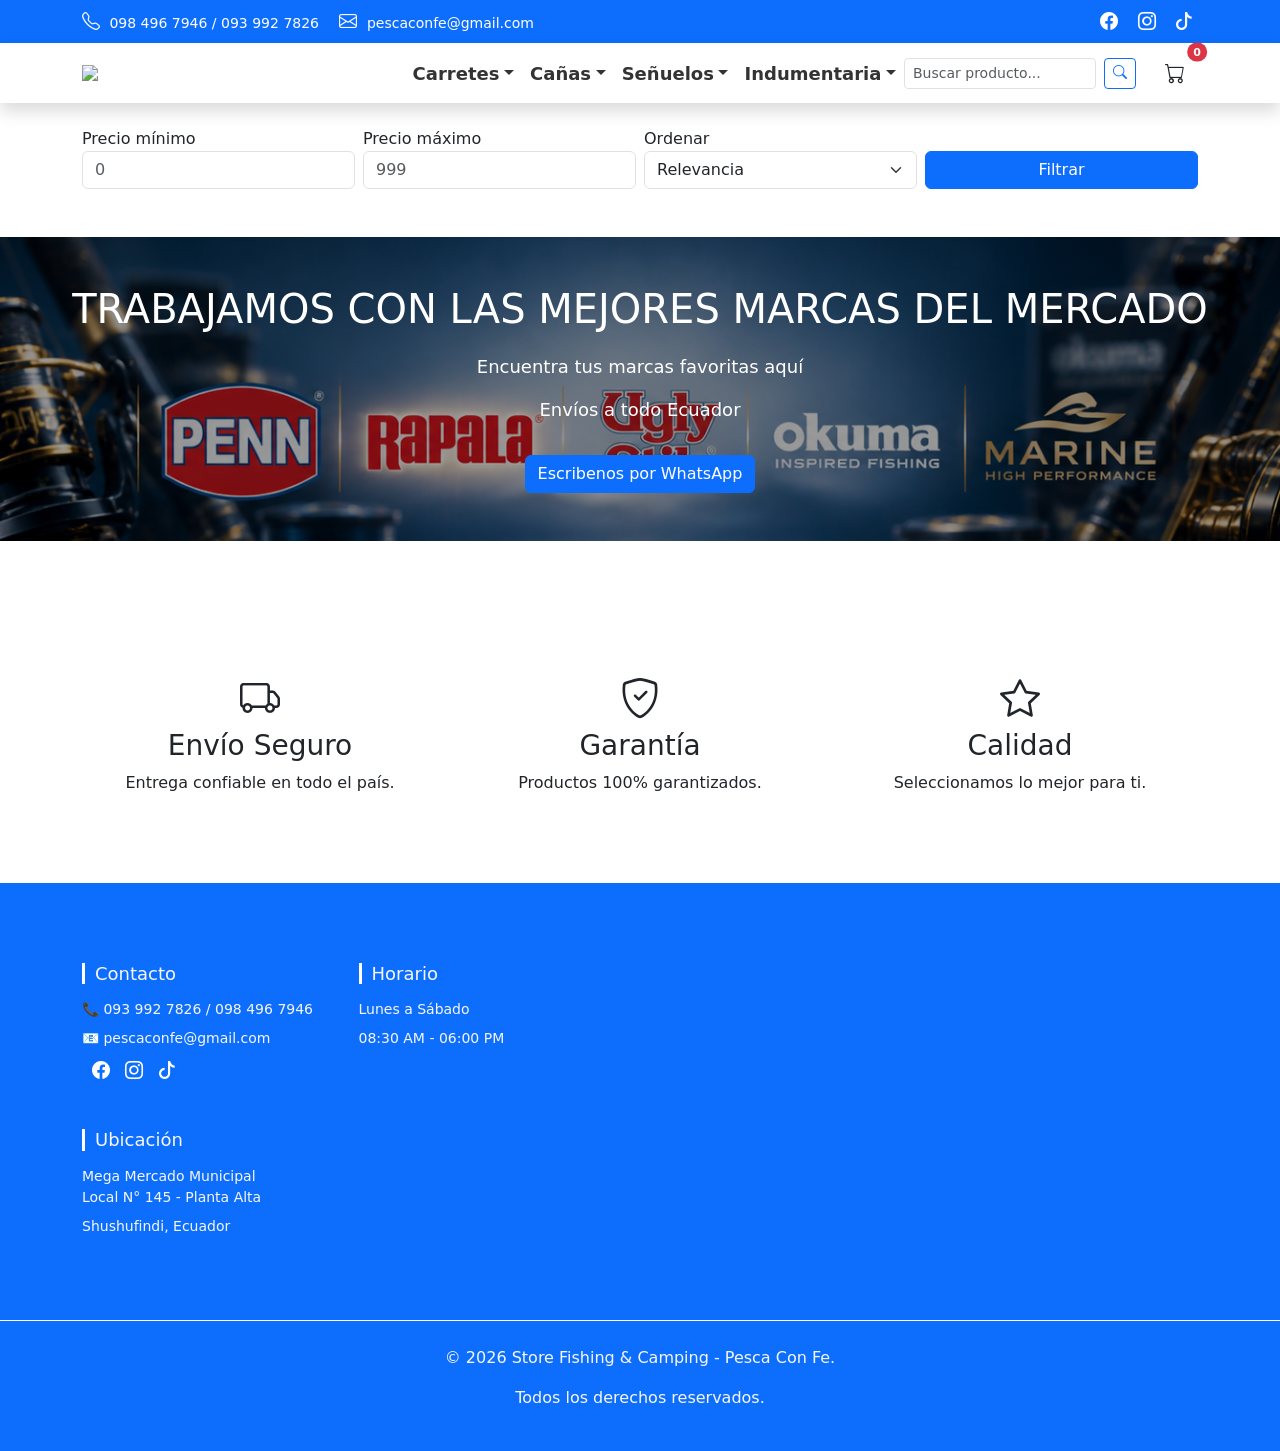
==== categorias.html @ 06ba5926 "Se agrega el Proyecto" ====
<!DOCTYPE html>
<html lang="es">
<head>
    <meta charset="UTF-8">
    <meta name="viewport" content="width=device-width, initial-scale=1.0">
    <title>Pesca Con Fe</title>
    <link rel="stylesheet" href="/css/style.css">
    <link href="https://cdn.jsdelivr.net/npm/bootstrap@5.3.8/dist/css/bootstrap.min.css" rel="stylesheet" integrity="sha384-sRIl4kxILFvY47J16cr9ZwB07vP4J8+LH7qKQnuqkuIAvNWLzeN8tE5YBujZqJLB" crossorigin="anonymous">
    <link rel="stylesheet" href="https://cdn.jsdelivr.net/npm/bootstrap-icons@1.13.1/font/bootstrap-icons.min.css">
    <link href='https://unpkg.com/boxicons@2.0.7/css/boxicons.min.css' rel='stylesheet'>
    <link rel="stylesheet" href="https://cdn.jsdelivr.net/npm/@splidejs/splide@4.1.4/dist/css/splide.min.css">
    <script src="js/products.js"></script>
    <script src="js/cart.js"></script>
    
</head>
<body>

    <!-- ================= TOP BAR ================= -->
    <div class="topbar py-2">
    <div class="container d-flex justify-content-between align-items-center flex-wrap">

        <div class="contact-info">
        <i class="bi bi-telephone"></i> 098 496 7946 / 093 992 7826
        <span class="ms-3"><i class="bi bi-envelope"></i> pescaconfe@gmail.com</span>
        </div>

        <div class="social-icons">
        <a href="https://www.facebook.com/pescaconfe1" target="_blank"><i class="bi bi-facebook"></i></a>
        <a href="https://www.instagram.com/pesca_con_fe" target="_blank"><i class="bi bi-instagram"></i></a>
        <a href="https://www.tiktok.com/@pescaconfe1" target="_blank"><i class="bi bi-tiktok"></i></a>
        </div>

    </div>
    </div>

    <!-- ================= NAVBAR ================= -->
    <nav class="navbar navbar-expand-lg navbar-light bg-white shadow sticky-top">
    <div class="container">

    <!-- LOGO -->
    <a class="navbar-brand d-flex align-items-center" href="index.html">
        <img src="img/banners/LOGO_BLANCO.png" width="125" class="me-1">
    </a>

    <button class="navbar-toggler" type="button"
data-bs-toggle="collapse"
data-bs-target="#menu"
aria-controls="menu"
aria-expanded="false"
aria-label="Toggle navigation">
    <span class="navbar-toggler-icon"></span>
</button>

    <div class="collapse navbar-collapse" id="menu">

        <ul class="navbar-nav ms-auto">

        <!-- CARRETES -->
        <li class="nav-item dropdown position-relative">
            <a class="nav-link dropdown-toggle" role="button">Carretes</a>
            <div class="dropdown-menu mega-menu p-4">
            <div class="row">
                <div class="col-md-3">
                <a href="categorias.html?cat=carretes&sub=spinning" class="dropdown-item">Spinning</a>
                <a href="categorias.html?cat=carretes&sub=casting" class="dropdown-item">Casting</a>
                <a href="categorias.html?cat=carretes&sub=casting" class="dropdown-item">Convencional</a>
                </div>
            </div>
            </div>
        </li>

        <!-- CAÑAS -->
        <li class="nav-item dropdown position-relative">
            <a class="nav-link dropdown-toggle" role="button">Cañas</a>
            <div class="dropdown-menu mega-menu p-4">
            <div class="row">
                <div class="col-md-3">
                <a href="categorias.html?cat=cañas&sub=popping" class="dropdown-item">Popping</a>
                <a href="categorias.html?cat=cañas&sub=spinning" class="dropdown-item">Spinning</a>
                <a href="categorias.html?cat=cañas&sub=casting" class="dropdown-item">Casting</a>
                <a href="categorias.html?cat=cañas&sub=trolling" class="dropdown-item">Trolling</a>
                </div>
            </div>
            </div>
        </li>

        <!-- SEÑUELOS -->
        <li class="nav-item dropdown position-relative">
            <a class="nav-link dropdown-toggle" role="button">Señuelos</a>
            <div class="dropdown-menu mega-menu p-4">
            <div class="row">
                <div class="col-md-3">
                <a href="categorias.html?cat=señuelos&sub=parario" class="dropdown-item">Para Río</a>
                <a href="categorias.html?cat=señuelos&sub=paramar" class="dropdown-item">Para Mar</a>
                <a href="categorias.html?cat=señuelos&sub=jigs" class="dropdown-item">Jigs</a>
                </div>
            </div>
            </div>
        </li>

        <!-- INDUMENTARIA -->
        <li class="nav-item dropdown position-relative">
            <a class="nav-link dropdown-toggle" role="button">Indumentaria</a>
            <div class="dropdown-menu mega-menu p-4">
            <div class="row">
                <div class="col-md-3">
                <a href="categorias.html?cat=indumentaria&sub=jersey" class="dropdown-item">Jersey</a>
                <a href="categorias.html?cat=indumentaria&sub=pantalones" class="dropdown-item">Pantalones</a>
                <a href="categorias.html?cat=indumentaria&sub=buff" class="dropdown-item">Buff</a>
                <a href="categorias.html?cat=indumentaria&sub=mascaras" class="dropdown-item">Máscaras</a>
                </div>
            </div>
            </div>
        </li>

        </ul>

            <!-- BUSCADOR -->
    <form class="d-flex me-3" role="search" onsubmit="buscarProducto(event)">
        <input 
            id="search-input"
            class="form-control form-control-sm me-2" 
            type="search" 
            placeholder="Buscar producto..."
        >
        <button class="btn btn-outline-primary btn-sm" type="submit">
            <i class="bi bi-search"></i>
        </button>
    </form>

              <!-- CARRITO -->
        <button class="btn position-relative cart-btn"
        type="button"
        data-bs-toggle="offcanvas"
        data-bs-target="#carrito"
        aria-controls="carrito">

        <i class="bi bi-cart fs-5 text-dark"></i>

        <!-- CONTADOR -->
        <span id="cart-count"
          class="position-absolute top-0 start-100 translate-middle badge rounded-pill bg-danger">
          0
        </span>

        </button>

    </div>
    </div>
    </nav>


<!-- ================= FILTROS ================= -->
<section class="container my-4">

<div class="row g-2 align-items-end">

    <!-- PRECIO -->
    <div class="col-md-3">
        <label>Precio mínimo</label>
        <input type="number" id="minPrice" class="form-control" placeholder="0">
    </div>

    <div class="col-md-3">
        <label>Precio máximo</label>
        <input type="number" id="maxPrice" class="form-control" placeholder="999">
    </div>

    <!-- ORDEN -->
    <div class="col-md-3">
        <label>Ordenar</label>
        <select id="sortPrice" class="form-select">
            <option value="default">Relevancia</option>
            <option value="asc">Más barato</option>
            <option value="desc">Más caro</option>
        </select>
    </div>

    <!-- BOTÓN -->
    <div class="col-md-3">
        <button class="btn btn-primary w-100" onclick="aplicarFiltros()">
            Filtrar
        </button>
    </div>

</div>

</section>

<h2 id="categoria-titulo" class="text-center my-3"></h2>

<!-- ================= PRODUCTOS ================= -->
<section class="container my-4">
<div class="row g-4" id="productos-categoria"></div>
</section>

<!-- ================= PAGINACIÓN ================= -->
<div class="container text-center my-4">
    <div id="paginacion"></div>
</div>

<script src="js/categoria.js"></script>
<script src="https://cdn.jsdelivr.net/npm/bootstrap@5.3.8/dist/js/bootstrap.bundle.min.js"></script>

</body>

<!-- ================= BANNER ================= -->
<section class="banner text-white text-center mt-5 p-5"> 
    <h2>Trabajamos con las mejores marcas del mercado</h2> 
    <p>Encuentra tus marcas favoritas aquí</p>
    <p>Envíos a todo Ecuador</p> 
    <a href="https://wa.me/593984967946" class="btn btn-primary mt-3">Escribenos por WhatsApp</a>
</section>

<!-- ================= ICONOS ================= -->
<section class="section-icons">
    <div class="container">
        <br>
        <br>
        <div class="row text-center">

            <div class="col-md-4">
                <i class="bi bi-truck fs-1"></i>
                <h3>Envío Seguro</h3>
                <p>Entrega confiable en todo el país.</p>
                <br>
            </div>

            <div class="col-md-4">
                <i class="bi bi-shield-check fs-1"></i>
                <h3>Garantía</h3>
                <p>Productos 100% garantizados.</p>
                <br>
            </div>

            <div class="col-md-4">
                <i class="bi bi-star fs-1"></i>
                <h3>Calidad</h3>
                <p>Seleccionamos lo mejor para ti.</p>
            </div>

        </div>
    </div>
    <br>
    <br>

</section>


<!-- ================= FOOTER ================= -->
    <footer id="contacto" class="footer">
        <div class="container">
            <div class="footer-content">
                <div class="footer-info">
                    <div class="footer-section">
                        <h3>Contacto</h3>
                        <p><span>📞</span> 093 992 7826 / 098 496 7946</p>
                        <p><span>📧</span> pescaconfe@gmail.com</p>
                            <div class="social-icons">
                            <a href="https://www.facebook.com/pescaconfe1" target="_blank"><i class="bi bi-facebook"></i></a>
                            <a href="https://www.instagram.com/pesca_con_fe" target="_blank"><i class="bi bi-instagram"></i></a>
                            <a href="https://www.tiktok.com/@pescaconfe1" target="_blank"><i class="bi bi-tiktok"></i></a>
                            </div>
                    </div>

                    <div class="footer-section">
                        <h3>Horario</h3>
                        <p>Lunes a Sábado</p>
                        <p>08:30 AM - 06:00 PM</p>
                    </div>

                    <div class="footer-section">
                        <h3>Ubicación</h3>
                        <p>
                            Mega Mercado Municipal <br>
                            Local N° 145 - Planta Alta <br>
                        </p>
                        <p>
                            Shushufindi, Ecuador
                        </p>
                    </div>
                </div>

                <div class="footer-map">
                    <iframe src="https://www.google.com/maps/embed?pb=!1m18!1m12!1m3!1d3989.796934267353!2d-76.6376178!3d-0.1875974!2m3!1f0!2f0!3f0!3m2!1i1024!2i768!4f13.1!3m3!1m2!1s0x91d7f138f2bf2a27%3A0x76c7ed6cdb45a227!2sStore%20Fishing%20%26%20Camping%20Pesca%20Con%20Fe!5e0!3m2!1ses!2sec!4v1777759277714!5m2!1ses!2sec" width="600" height="450" style="border:0;" allowfullscreen="" loading="lazy" referrerpolicy="no-referrer-when-downgrade"></iframe>
                </div>
            </div>
        </div>

        <div class="footer-bottom">
            <p>© 2026 Store Fishing & Camping - Pesca Con Fe.</p>
            <p>Todos los derechos reservados.</p>
        </div>
    </footer>

</html>
---- css/style.css ----
@import url('https://fonts.googleapis.com/css2?family=Poppins:wght@400;500;600;700;800&display=swap');

/* ================= RESET ================= */
* {
    margin: 0;
    padding: 0;
    box-sizing: border-box;
    text-decoration: none;
    list-style: none;
}

body {
    font-family: 'Poppins', sans-serif;
}

/* ================= GLOBAL ================= */
h2 {
    font-size: 40px;
    color: #181818;
    margin-bottom: 10px;
}

/* ================= NAVBAR ================= */
.navbar {
    background: white !important;
    transition: 0.3s;
}

.navbar a {
    font-weight: 600;
    font-size: 18px;
    color: #333 !important;
}

.navbar .nav-link:hover {
    color: #0d6efd !important;
}

/* dropdown al hover */
.nav-item.dropdown:hover .dropdown-menu {
    display: block;
    margin-top: 0;
}

.dropdown-menu {
    display: none;
    position: absolute;
}

.nav-item.dropdown:hover .dropdown-menu {
    display: block;
}

/* ===== MEGA MENU PRO CORREGIDO ===== */

.nav-item.dropdown {
    position: relative;
}

/* oculto */
.mega-menu {
    position: absolute;
    top: 100%;
    left: 0;
    width: 100px; /* 👈 tamaño controlado tipo Amazon */
    background: #fff;
    box-shadow: 0 10px 30px rgba(0,0,0,0.15);
    border-radius: 10px;

    opacity: 0;
    visibility: hidden;
    transform: translateY(10px);
    transition: 0.2s ease;
    z-index: 999;
}

/* mostrar en hover */
.nav-item.dropdown:hover .mega-menu {
    opacity: 1;
    visibility: visible;
    transform: translateY(0);
}

/* columnas internas */
.mega-menu .row {
    display: flex;
    gap: 20px;
}

.mega-menu .dropdown-item {
    padding: 6px 0;
    font-size: 14px;
}

.mega-menu .dropdown-item:hover {
    color: #0d6efd;
}


/* ================= TOPBAR ================= */
.topbar {
    background: #0d6efd;
    color: white;
    font-size: 14px;
}

.topbar i {
    margin-right: 5px;
    font-size: 18px;
    transition: 0.3s;
}

.topbar i:hover {
    transform: scale(1.2);
}

.social-icons a {
    color: white;
    margin-left: 10px;
    font-size: 18px;
}

/* ================= CARRITO ================= */
#cart-count {
    font-size: 11px;
    padding: 4px 6px;
}

.cart-btn {
    background: transparent;
    border: none;
}

.cart-btn i {
    color: #111;
}

/* ================= CAROUSEL ================= */



.carousel-item {
    height: 70vh; /* antes era grande */
}

.carousel-item img {
    height: 70vh;
    object-fit: cover;
}
.carousel-caption {
    bottom: 220px;
    z-index: 2;
}

.carousel-caption h5 {
    font-size: 70px;
    font-weight: 600;
    text-transform: uppercase;
}

.carousel-caption p {
    width: 60%;
    font-size: 18px;
    margin: 20px auto;
}

#carouselNovedades img {
    height: 800px;
    object-fit: cover;
}

.carousel-inner::before {
    content: "";
    position: absolute;
    top: 0;
    left: 0;
    width: 100%;
    height: 100%;
    background: rgba(0,0,0,0.4);
    z-index: 1;
    pointer-events: none;
}

#carouselE1 .carousel-inner::before {
    background: rgba(0,0,0,0.4);
}

#carouselNovedades .carousel-inner::before {
    display: none;
}

.custom-caption {
    top: 55%;
    left: 50%;
    transform: translate(-6%, -50%);
    bottom: auto;

    text-align: center;
    z-index: 2;
    width: 80%;
}

.custom-caption h1 {
    font-size: 65px;
    font-weight: 700;
    letter-spacing: 2px;
    text-transform: uppercase;
}

.custom-caption p {
    font-size: 18px;
    margin-top: 10px;
    margin-bottom: 20px;
}

@media (max-width: 992px) {
    .custom-caption {
        top: 50%;
        left: 50%;
        transform: translate(-11%, -50%); /* 👈 volver a centrar */
        width: 90%;
    }

    .custom-caption h1 {
        font-size: 40px;
    }

    .custom-caption p {
        font-size: 16px;
    }
}

.breadcrumb {
    background: transparent;
    font-size: 14px;
}

.breadcrumb a {
    text-decoration: none;
    color: #0d6efd;
}

.breadcrumb-item.active {
    color: #6c757d;
}

/* ================= CATEGORÍAS ESTILO PREMIUM ================= */

.cat-box {
    position: relative;
    display: block;
    height: 320px;
    border-radius: 15px;
    overflow: hidden;

    background-size: cover;
    background-position: center;

    transition: transform 0.4s ease;
}

/* EFECTO ZOOM SOLO A LA IMAGEN */
.cat-box::before {
    content: "";
    position: absolute;
    inset: 0;
    background-size: cover;
    background-position: center;
    transition: transform 0.5s ease;
    z-index: 1;
}

/* OVERLAY OSCURO */
.cat-box::after {
    content: "";
    position: absolute;
    inset: 0;
    display: none;
    z-index: 2;
}

/* TEXTO */
.cat-box span {
    position: absolute;
    bottom: 15px;
    left: 20px;
    color: #b6ff00; /* verde tipo pesca pro */
    font-weight: 700;
    font-size: 18px;
    z-index: 3;
    letter-spacing: 1px;
}

/* HOVER EFECTO PRO */
.cat-box:hover::before {
    transform: scale(1.1);
}

.cat-box:hover {
    transform: translateY(-5px);
}

/* IMÁGENES */
.cat-canas::before {
    background-image: url('../img/banners/CAÑAS.png');
}

.cat-carretes::before {
    background-image: url('../img/banners/CARRETES.png');
}

.cat-senuelos::before {
    background-image: url('../img/banners/SEÑUELOS.png');
}

.cat-ropa::before {
    background-image: url('../img/banners/INDUMENTARIA.png');
}

.img-zoom-container {
    overflow: hidden;
    position: relative;
}

/* Lupa */
#zoom-lens {
    position: absolute;
    width: 180px;
    height: 180px;
    border: 2px solid rgba(255,255,255,0.8);
    border-radius: 50%;
    pointer-events: none;
    display: none;

    background-repeat: no-repeat;
    background-size: 300% 300%;
    box-shadow: 0 10px 25px rgba(0,0,0,0.3);
}


/* ================= SLIDER PREMIUM ================= */

.categorias-wrapper {
    overflow: hidden;
    position: relative;
}

/* track limpio */
.splide__track {
    overflow: hidden;
}

/* centrado visual */
.splide__list {
    align-items: center;
}

/* CARD BASE */
.cat-card {
    min-height: 220px;
    padding: 25px;
    border-radius: 16px;
    text-align: center;
    background: #fff;
    transition: all 0.4s ease;
    transform: scale(0.92);
    opacity: 0.7;
}

/* CARD ACTIVA (CENTRAL) */
.splide__slide.is-active .cat-card {
    transform: scale(1.08);
    opacity: 1;
    z-index: 10;
}

/* HOVER suave encima del focus */
.cat-card:hover {
    transform: scale(1.12);
}

/* ================= PRODUCTOS ================= */
.product-card {
    background: #fff;
    border-radius: 15px;
    overflow: hidden;
    transition: 0.3s;
    box-shadow: 0 5px 20px rgba(0,0,0,0.1);
    position: relative;
}

.product-card:hover {
    transform: scale(1.05);
    box-shadow: 0 10px 30px rgba(0,0,0,0.2);
}

.product-img {
    position: relative;
    overflow: hidden;
}

.product-img img {
    width: 100%;
    height: 250px;
    object-fit: cover;
}

/* BOTÓN CARRITO PRODUCTO */
.add-cart {
    position: absolute;
    bottom: 10px;
    right: 10px;
    background: #0d6efd;
    color: white;
    border: none;
    border-radius: 50%;
    width: 40px;
    height: 40px;
    display: flex;
    align-items: center;
    justify-content: center;
    opacity: 0;
    transform: translateY(10px);
    transition: 0.3s;
}

.product-card:hover .add-cart {
    opacity: 1;
    transform: translateY(0);
}

.product-info {
    padding: 15px;
}

.category {
    font-size: 12px;
    color: #777;
}

.price {
    font-weight: bold;
    color: #0d6efd;
}

/* ================= GALERÍA ================= */
.gallery-grid {
    display: grid;
    grid-template-columns: repeat(3, 1fr);
    grid-auto-rows: 180px;
    gap: 10px;
}

.gallery-grid img {
    width: 100%;
    height: 100%;
    object-fit: cover;
    border-radius: 10px;
    transition: 0.3s;
}

.gallery-grid img:hover {
    transform: scale(1.05);
}

.gallery-grid img:nth-child(1) {
    grid-row: span 2;
}

.gallery-grid img:nth-child(4) {
    grid-column: span 2;
}

/* ================= BANNER ================= */
.banner {
    background: linear-gradient(rgba(0,0,0,0.4), rgba(0,0,0,0.4)), url('../img/banners/bg4.png') no-repeat;
    background-size: cover;
    background-position: center;
    background-attachment: fixed;
    padding: 150px 0;
    text-align: center;
    margin-bottom: 80px;
    color: white;
}

.banner h2 {
    font-size: 40px;
    text-transform: uppercase;
    margin-bottom: 20px;
}

.banner p {
    font-size: 18px;
}

/* ================= FOOTER ================= */
.footer {
    background: #0d6efd;
    color: #f7f7f7;
    padding: 80px 0 0;
}

.footer-content {
    display: grid;
    grid-template-columns: 1fr 1fr;
    gap: 50px;
    padding-bottom: 50px;
}

.footer-info {
    display: grid;
    grid-template-columns: 1fr 1fr;
    gap: 20px;
}

.footer-section h3 {
    font-size: 18px;
    margin-bottom: 15px;
    border-left: 3px solid #fff;
    padding-left: 10px;
}

.footer-section p {
    font-size: 14px;
    margin-bottom: 8px;
}

.footer-map iframe {
    width: 100%;
    height: 300px;
    border-radius: 15px;
}

.footer-bottom {
    text-align: center;
    padding: 25px 0;
    border-top: 1px solid #fff;
}

.product-img video {
    width: 100%;
    height: 250px;
    object-fit: cover;
}

@media (max-width: 992px) {
    .mega-menu {
        position: static;
        width: 100%;
        box-shadow: none;
        transform: none;
        opacity: 1;
        visibility: visible;
    }

    .mega-container {
        grid-template-columns: 1fr;
    }

    .mega-banner {
        display: none;
    }
}

/* ================= RESPONSIVE ================= */

/* TOPBAR */
@media (max-width: 768px) {
    .topbar {
        text-align: center;
        font-size: 12px;
        padding: 8px 0;
    }

    .topbar .container {
        flex-direction: column;
        gap: 5px;
    }

    .social-icons {
        margin-top: 5px;
    }
}

/* CAROUSEL MOBILE */
@media (max-width: 767px) {
    .carousel-item,
    .carousel-item img {
        height: 50vh;
    }

    .carousel-caption {
        bottom: 20px;
    }

    .carousel-caption h5 {
        font-size: 24px;
    }
}
/* PRODUCTOS + GENERAL MOBILE */
@media (max-width: 768px) {
    .gallery-grid {
        grid-template-columns: repeat(2, 1fr);
    }

    .footer-content {
        grid-template-columns: 1fr;
    }

    .footer-info {
        grid-template-columns: 1fr;
    }

    .banner {
        padding: 80px 20px;
        background-attachment: scroll;
    }

    .product-card:hover {
        transform: scale(1.02);
    }
}

@media (max-width: 480px) {
    .gallery-grid {
        grid-template-columns: 1fr;
    }

    .gallery-grid img {
        grid-row: auto;
        grid-column: auto;
    }
}

@media (max-width: 768px) {
    .carousel-caption h5 {
        font-size: 28px;
    }

    .carousel-caption p {
        font-size: 14px;
        width: 100%;
    }

    .product-card:hover {
        transform: none; /* evita bug en mobile */
    }
}
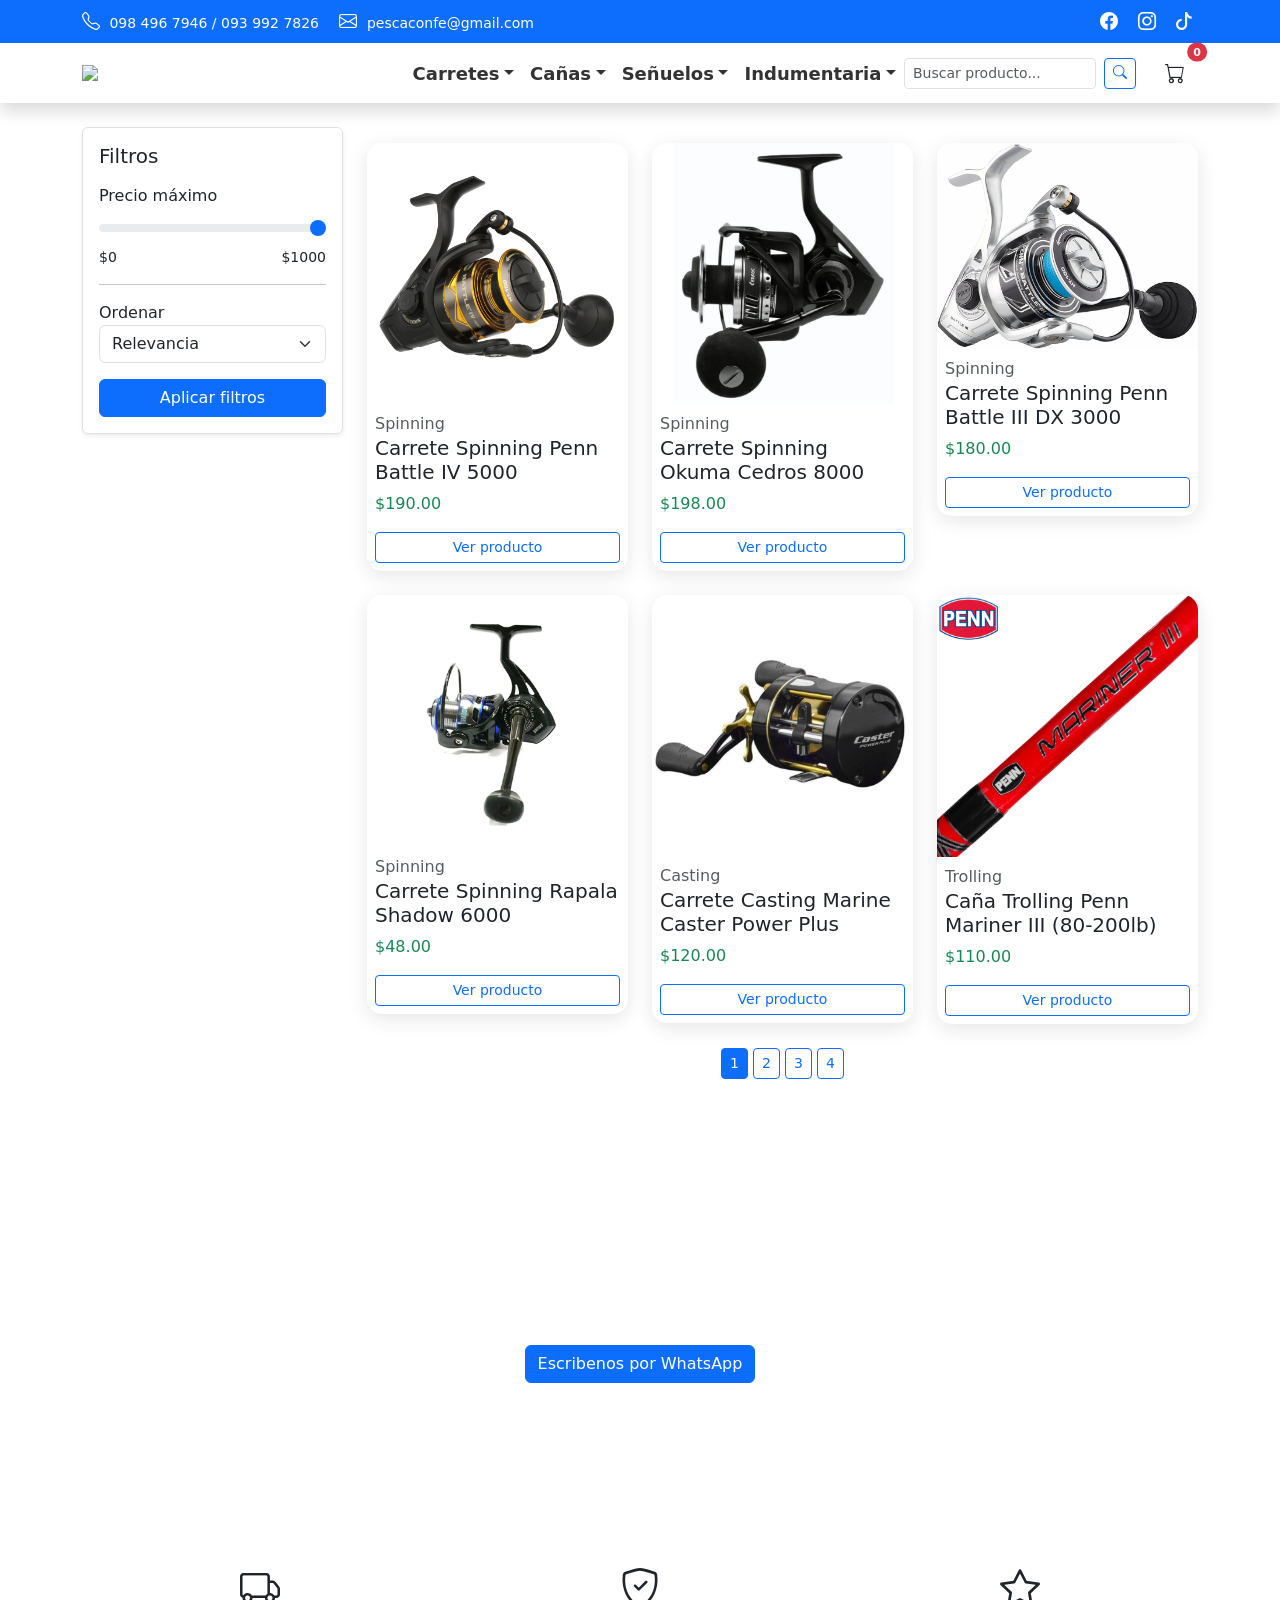
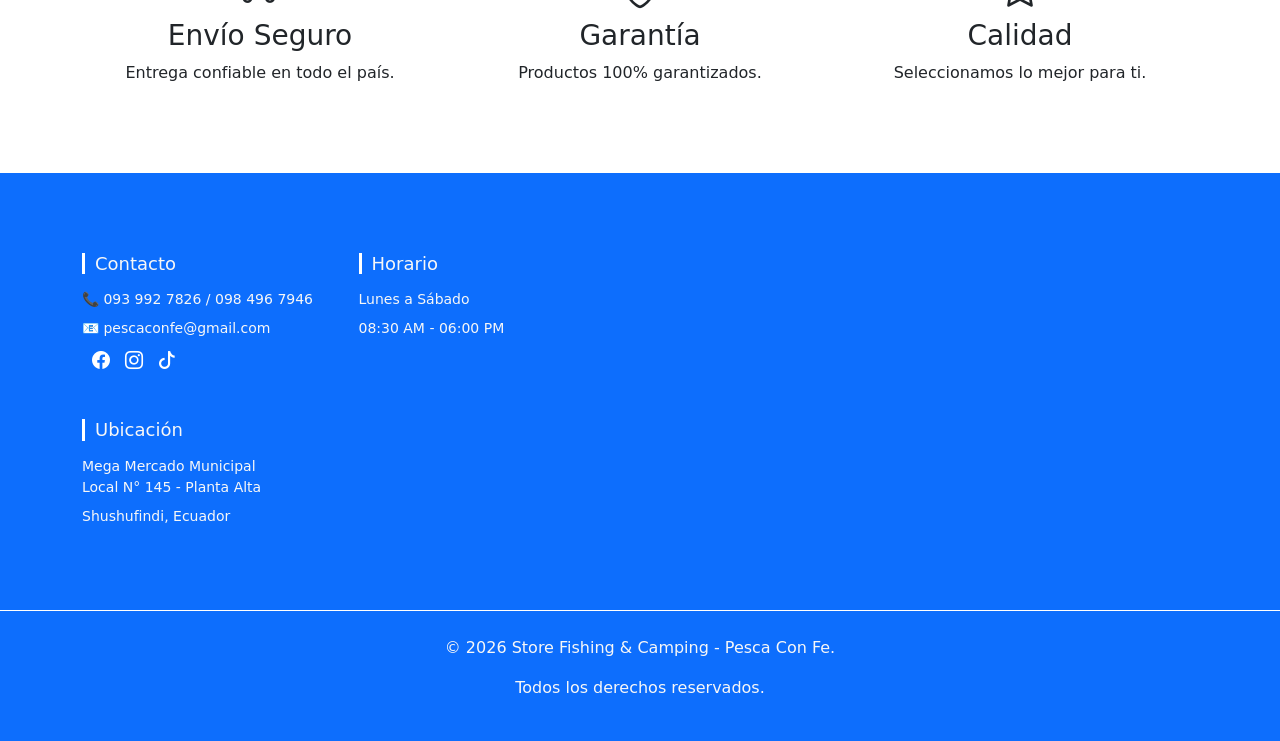
==== commit dcb219a3: "Nuevo Filtrado" ====
--- a/categorias.html
+++ b/categorias.html
@@ -150,57 +150,72 @@
     </nav>
 
 
-<!-- ================= FILTROS ================= -->
+<!-- ================= CONTENEDOR PRINCIPAL ================= -->
 <section class="container my-4">
 
-<div class="row g-2 align-items-end">
-
-    <!-- PRECIO -->
-    <div class="col-md-3">
-        <label>Precio mínimo</label>
-        <input type="number" id="minPrice" class="form-control" placeholder="0">
-    </div>
-
-    <div class="col-md-3">
-        <label>Precio máximo</label>
-        <input type="number" id="maxPrice" class="form-control" placeholder="999">
-    </div>
-
-    <!-- ORDEN -->
-    <div class="col-md-3">
-        <label>Ordenar</label>
-        <select id="sortPrice" class="form-select">
-            <option value="default">Relevancia</option>
-            <option value="asc">Más barato</option>
-            <option value="desc">Más caro</option>
-        </select>
-    </div>
-
-    <!-- BOTÓN -->
-    <div class="col-md-3">
-        <button class="btn btn-primary w-100" onclick="aplicarFiltros()">
-            Filtrar
-        </button>
+<div class="row">
+
+    <!-- ================= FILTROS (IZQUIERDA) ================= -->
+    <aside class="col-lg-3 mb-4">
+
+        <div class="p-3 border rounded shadow-sm bg-white sticky-top" style="top:100px;">
+
+            <h5>Filtros</h5>
+
+            <!-- PRECIO SLIDER -->
+            <label class="form-label mt-2">Precio máximo</label>
+
+            <input type="range"
+                   id="priceRange"
+                   min="0"
+                   max="1000"
+                   value="1000"
+                   class="form-range">
+
+            <div class="d-flex justify-content-between">
+                <small>$0</small>
+                <small id="priceValue">$1000</small>
+            </div>
+
+            <hr>
+
+            <!-- ORDEN -->
+            <label>Ordenar</label>
+            <select id="sortPrice" class="form-select">
+                <option value="default">Relevancia</option>
+                <option value="asc">Menor precio</option>
+                <option value="desc">Mayor precio</option>
+            </select>
+
+            <button class="btn btn-primary w-100 mt-3" onclick="aplicarFiltros()">
+                Aplicar filtros
+            </button>
+
+        </div>
+
+    </aside>
+
+    <!-- ================= PRODUCTOS (DERECHA) ================= -->
+    <div class="col-lg-9">
+
+        <!-- TÍTULO -->
+        <h3 id="categoria-titulo" class="mb-3 text-center text-lg-start"></h3>
+
+        <!-- GRID PRODUCTOS -->
+        <div class="row g-4" id="productos-categoria"></div>
+
+        <!-- PAGINACIÓN -->
+        <div class="text-center mt-4" id="paginacion"></div>
+
     </div>
 
 </div>
 
 </section>
-
-<h2 id="categoria-titulo" class="text-center my-3"></h2>
-
-<!-- ================= PRODUCTOS ================= -->
-<section class="container my-4">
-<div class="row g-4" id="productos-categoria"></div>
-</section>
-
-<!-- ================= PAGINACIÓN ================= -->
-<div class="container text-center my-4">
-    <div id="paginacion"></div>
-</div>
 
 <script src="js/categoria.js"></script>
 <script src="https://cdn.jsdelivr.net/npm/bootstrap@5.3.8/dist/js/bootstrap.bundle.min.js"></script>
+
 
 </body>
 
--- a/css/style.css
+++ b/css/style.css
@@ -337,6 +337,23 @@
     box-shadow: 0 10px 25px rgba(0,0,0,0.3);
 }
 
+
+aside .form-range {
+    cursor: pointer;
+}
+
+aside {
+    position: sticky;
+    top: 100px;
+}
+
+.product-card {
+    transition: 0.3s;
+}
+
+.product-card:hover {
+    transform: translateY(-5px);
+}
 
 /* ================= SLIDER PREMIUM ================= */
 
